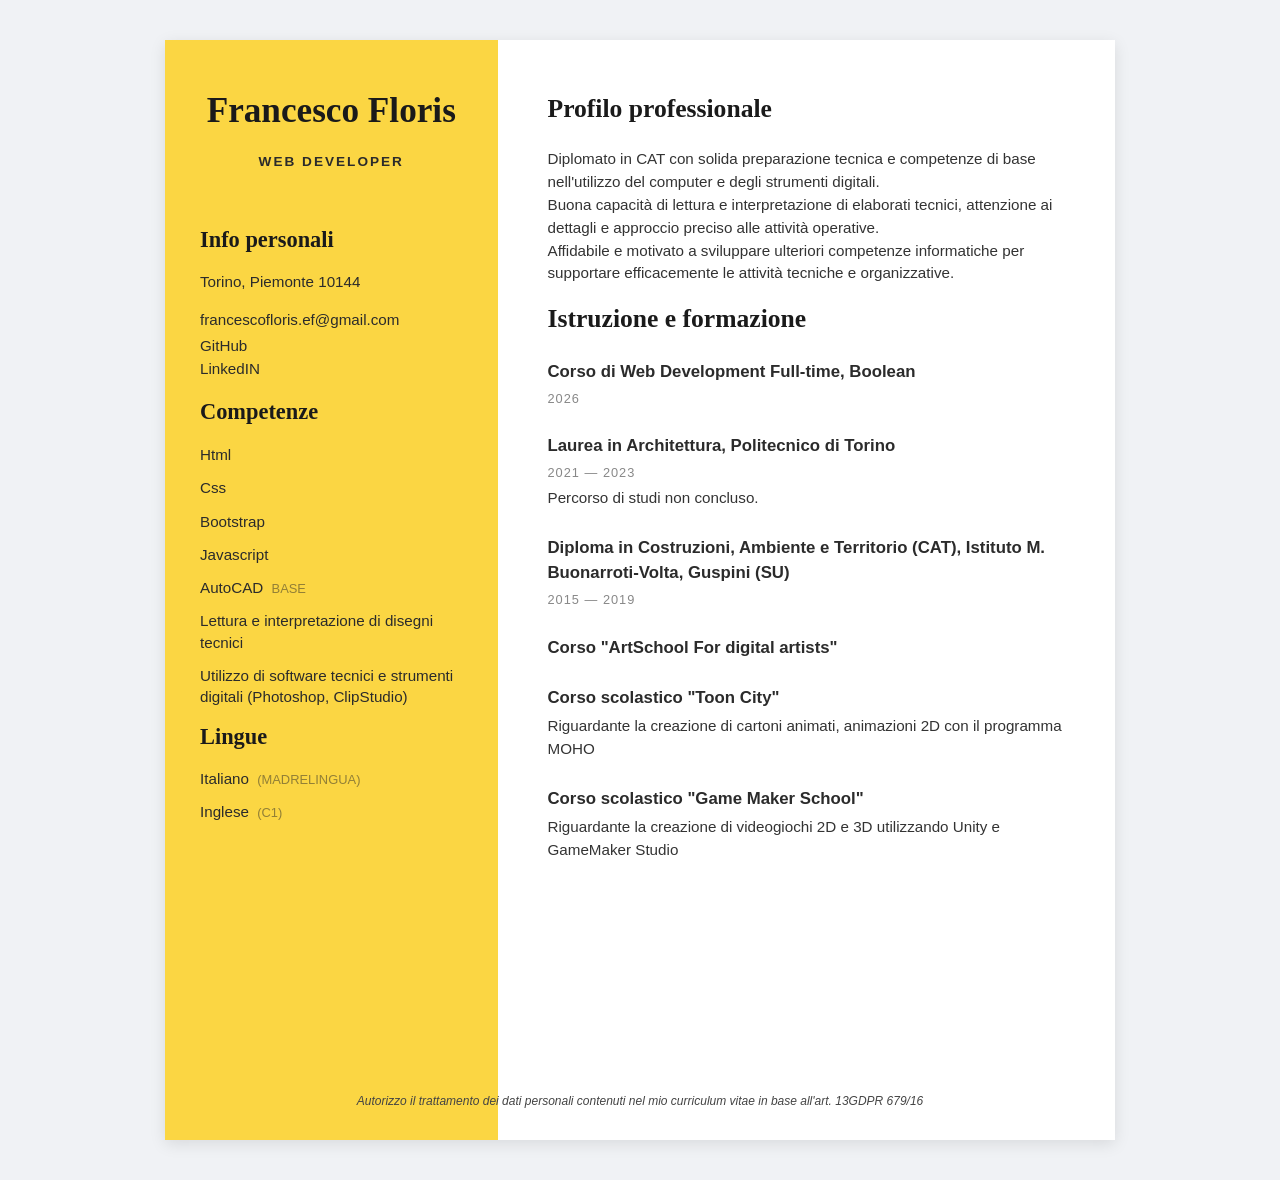
==== index.html @ 424e288f "scaffolding base" ====
<!DOCTYPE html>
<html lang="it">

<head>
    <meta charset="UTF-8">
    <meta name="viewport" content="width=device-width, initial-scale=1.0">
    <title>CV Francesco Floris</title>
    <link rel="stylesheet" href="style.css">
</head>

<body>

    <div class="resume-container">

        <!-- Colonna Sinistra -->
        <aside class="sidebar">
            <header>
                <h1>Francesco Floris</h1>
                <p class="job-title">WEB DEVELOPER</p>
            </header>

            <section>
                <h2>Info personali</h2>
                <div class="info-item">
                    <p>Torino, Piemonte 10144</p>
                </div>
                <div class="info-item">
                    <p>francescofloris.ef@gmail.com</p>
                    <a href="https://github.com/FrancescoEFloris" target="_blank">GitHub</a>
                    <br>
                    <a href="https://www.linkedin.com/in/francesco-floris-b363903aa/" target="_blank">LinkedIN</a>
                </div>
            </section>

            <section>
                <h2>Competenze</h2>
                <ul class="skills-list">
                    <li>Html</li>
                    <li>Css</li>
                    <li>Bootstrap</li>
                    <li>Javascript</li>
                    <li>AutoCAD <span>BASE</span></li>
                    <li>Lettura e interpretazione di disegni tecnici</li>
                    <li>Utilizzo di software tecnici e strumenti digitali (Photoshop, ClipStudio)</li>
                </ul>
            </section>

            <section>
                <h2>Lingue</h2>
                <ul class="languages-list">
                    <li>Italiano <span>(MADRELINGUA)</span></li>
                    <li>Inglese <span>(C1)</span></li>
                </ul>
            </section>
        </aside>

        <!-- Colonna di Destra (Bianca) -->
        <main class="content">
            <section>
                <h2 class="main-heading">Profilo professionale</h2>
                <p>
                    Diplomato in CAT con solida preparazione tecnica e competenze di base nell'utilizzo del computer e
                    degli strumenti digitali.
                    <br>
                    Buona capacità di lettura e interpretazione di elaborati tecnici, attenzione ai dettagli e approccio
                    preciso alle attività operative.
                    <br>
                    Affidabile e motivato a sviluppare ulteriori competenze informatiche per supportare efficacemente le
                    attività tecniche e organizzative.
                </p>
            </section>

            <section>
                <h2 class="main-heading">Istruzione e formazione</h2>

                <div class="education-item">
                    <h3>Corso di Web Development Full‑time, Boolean</h3>
                    <p class="date">2026</p>
                </div>

                <div class="education-item">
                    <h3>Laurea in Architettura, Politecnico di Torino</h3>
                    <p class="date">2021 — 2023</p>
                    <p>Percorso di studi non concluso.</p>
                </div>

                <div class="education-item">
                    <h3>Diploma in Costruzioni, Ambiente e Territorio (CAT), Istituto M. Buonarroti-Volta, Guspini (SU)
                    </h3>
                    <p class="date">2015 — 2019</p>
                </div>

                <div class="education-item">
                    <h3>Corso "ArtSchool For digital artists"</h3>
                </div>

                <div class="education-item">
                    <h3>Corso scolastico "Toon City"</h3>
                    <p>Riguardante la creazione di cartoni animati, animazioni 2D con il programma MOHO</p>
                </div>

                <div class="education-item">
                    <h3>Corso scolastico "Game Maker School"</h3>
                    <p>Riguardante la creazione di videogiochi 2D e 3D utilizzando Unity e GameMaker Studio</p>
                </div>
            </section>
        </main>
        <div class="privacy-clause">
            <p>
                Autorizzo il trattamento dei dati personali contenuti nel mio curriculum vitae in base all'art. 13GDPR
                679/16
        </div>

    </div>

</body>

</html>
---- style.css ----
* {
    box-sizing: border-box;
    margin: 0;
    padding: 0;
}

body {
    font-family: 'Segoe UI', Tahoma, Geneva, Verdana, sans-serif;
    background-color: #f0f2f5;
    color: #2b2b2b;
    line-height: 1.5;
    padding: 40px 20px;
}

/* Contenitore Principale */
.resume-container {
    display: flex;
    max-width: 950px;
    margin: 0 auto;
    background-color: #ffffff;
    box-shadow: 0 4px 15px rgba(0, 0, 0, 0.1);
    min-height: 1100px;
    position: relative;
}

/* Colonna Sinistra */
.sidebar {
    width: 35%;
    background-color: #fbd643;
    padding: 50px 35px 200px 35px;
}

header {
    text-align: center;
    margin-bottom: 50px;
}

header h1 {
    font-family: 'Georgia', 'Times New Roman', serif;
    font-size: 2.2rem;
    font-weight: 700;
    color: #1a1a1a;
    line-height: 1.2;
    margin-bottom: 20px;
}

.job-title {
    font-size: 0.85rem;
    font-weight: 600;
    letter-spacing: 2px;
    text-transform: uppercase;
}

.sidebar .section {
    margin-bottom: 40px;
}

.sidebar h2 {
    font-family: 'Georgia', 'Times New Roman', serif;
    font-size: 1.4rem;
    margin-bottom: 15px;
    color: #1a1a1a;
}

.info-item {
    margin-bottom: 15px;
    font-size: 0.95rem;
}

.info-item p {
    margin-bottom: 3px;
}

.info-item a {
    color: inherit;
    font-weight: 500;
    text-decoration: none;
}

.info-item a:hover {
    color: rgb(0, 148, 185);
}

.email-link {
    word-break: break-all;
}

/* Competenze e Lingue */
.skills-list,
.languages-list {
    list-style-type: none;
}

.skills-list li,
.languages-list li {
    font-size: 0.95rem;
    margin-bottom: 12px;
    line-height: 1.4;
}

.skills-list span,
.languages-list span {
    font-size: 0.85em;
    opacity: 50%;
    margin-left: 4px;
}

/* Colonna Destra */
.content {
    width: 65%;
    padding: 50px 50px 200px 50px;
    background-color: #ffffff;
}

.content .section {
    margin-bottom: 40px;
}

.main-heading {
    font-family: 'Georgia', 'Times New Roman', serif;
    font-size: 1.6rem;
    color: #1a1a1a;
    margin-bottom: 20px;
}

.content p {
    font-size: 0.95rem;
    margin-bottom: 15px;
    color: #333;
}

/* Istruzione e Formazione */
.education-item {
    margin-bottom: 25px;
}

.education-item h3 {
    font-size: 1.05rem;
    font-weight: 700;
    margin-bottom: 5px;
    color: #2b2b2b;
}

.education-item .date {
    font-size: 0.8rem;
    color: #888;
    margin-bottom: 5px;
    letter-spacing: 1px;
}

.education-item p {
    margin-bottom: 0;
}
/* Privacy */
.privacy-clause {
    position: absolute;
    bottom: 30px;
    left: 50%;
    transform: translateX(-50%);
    width: 90%;
    max-width: 800px;
    text-align: center;
    z-index: 10;
}

.privacy-clause p {
    font-size: 0.75rem;
    color: #444;
    font-style: italic;
    line-height: 1.5;
    margin: 0;
}

/* Responsive */
@media (max-width: 768px) {
    .resume-container {
        flex-direction: column;
    }

    .sidebar,
    .content {
        width: 100%;
        padding: 40px 20px;
    }
    
    .privacy-clause {
        position: relative;
        bottom: auto;
        left: auto;
        transform: none;
        margin: 20px auto 30px auto;
    }
}
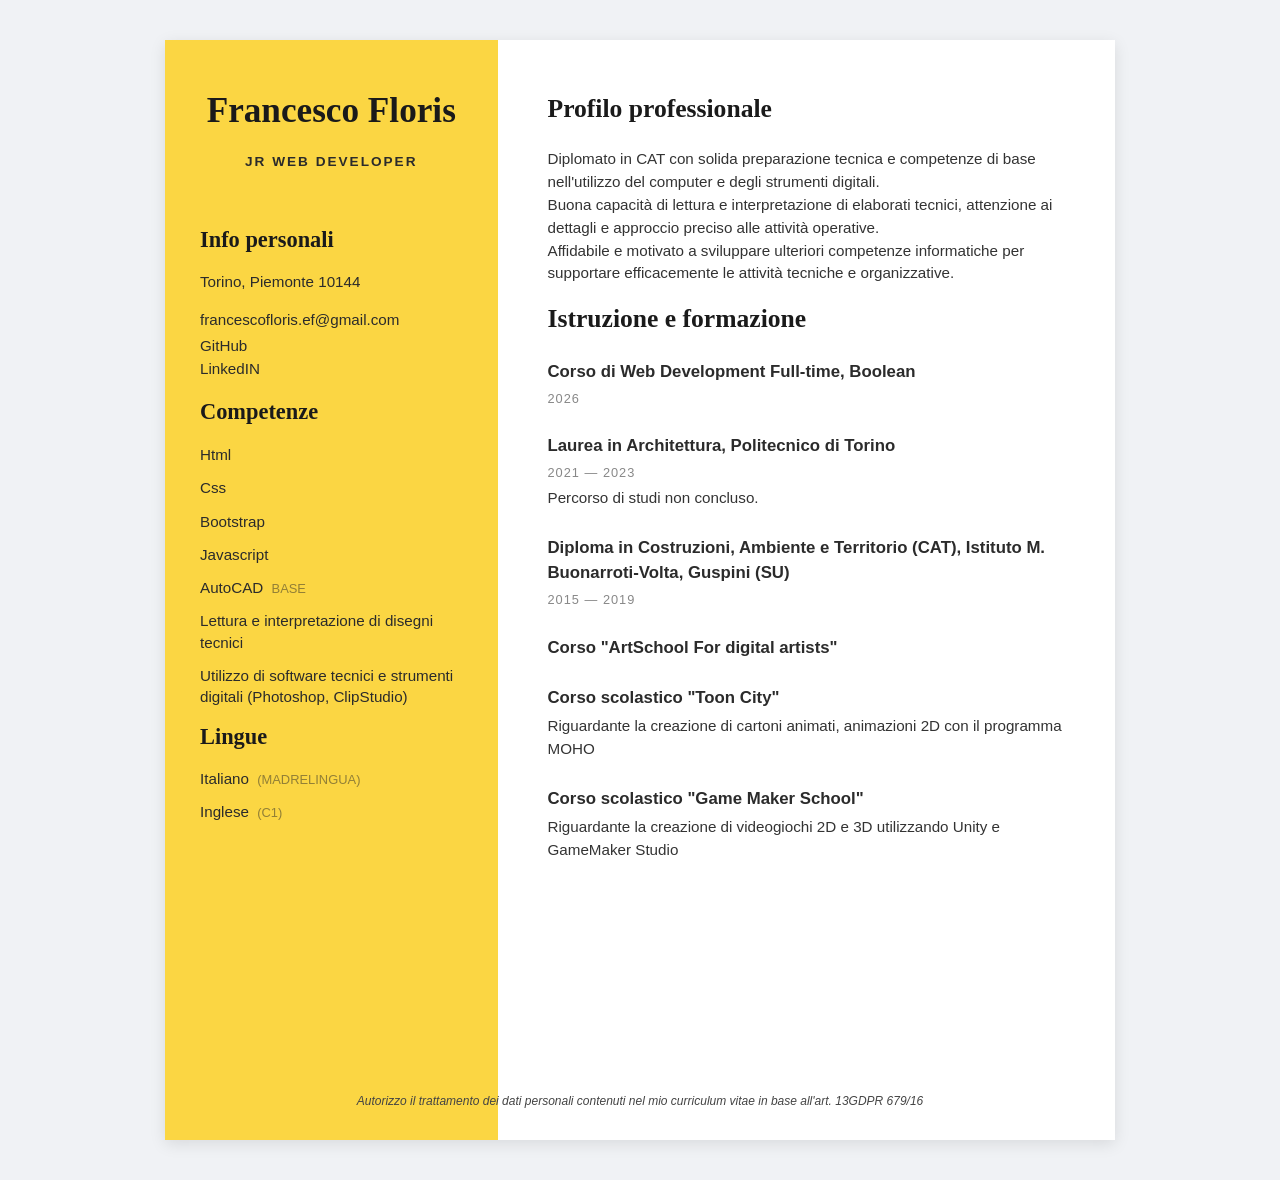
==== commit 6e35b6f8: "add" ====
--- a/index.html
+++ b/index.html
@@ -16,7 +16,7 @@
         <aside class="sidebar">
             <header>
                 <h1>Francesco Floris</h1>
-                <p class="job-title">WEB DEVELOPER</p>
+                <p class="job-title">JR WEB DEVELOPER</p>
             </header>
 
             <section>
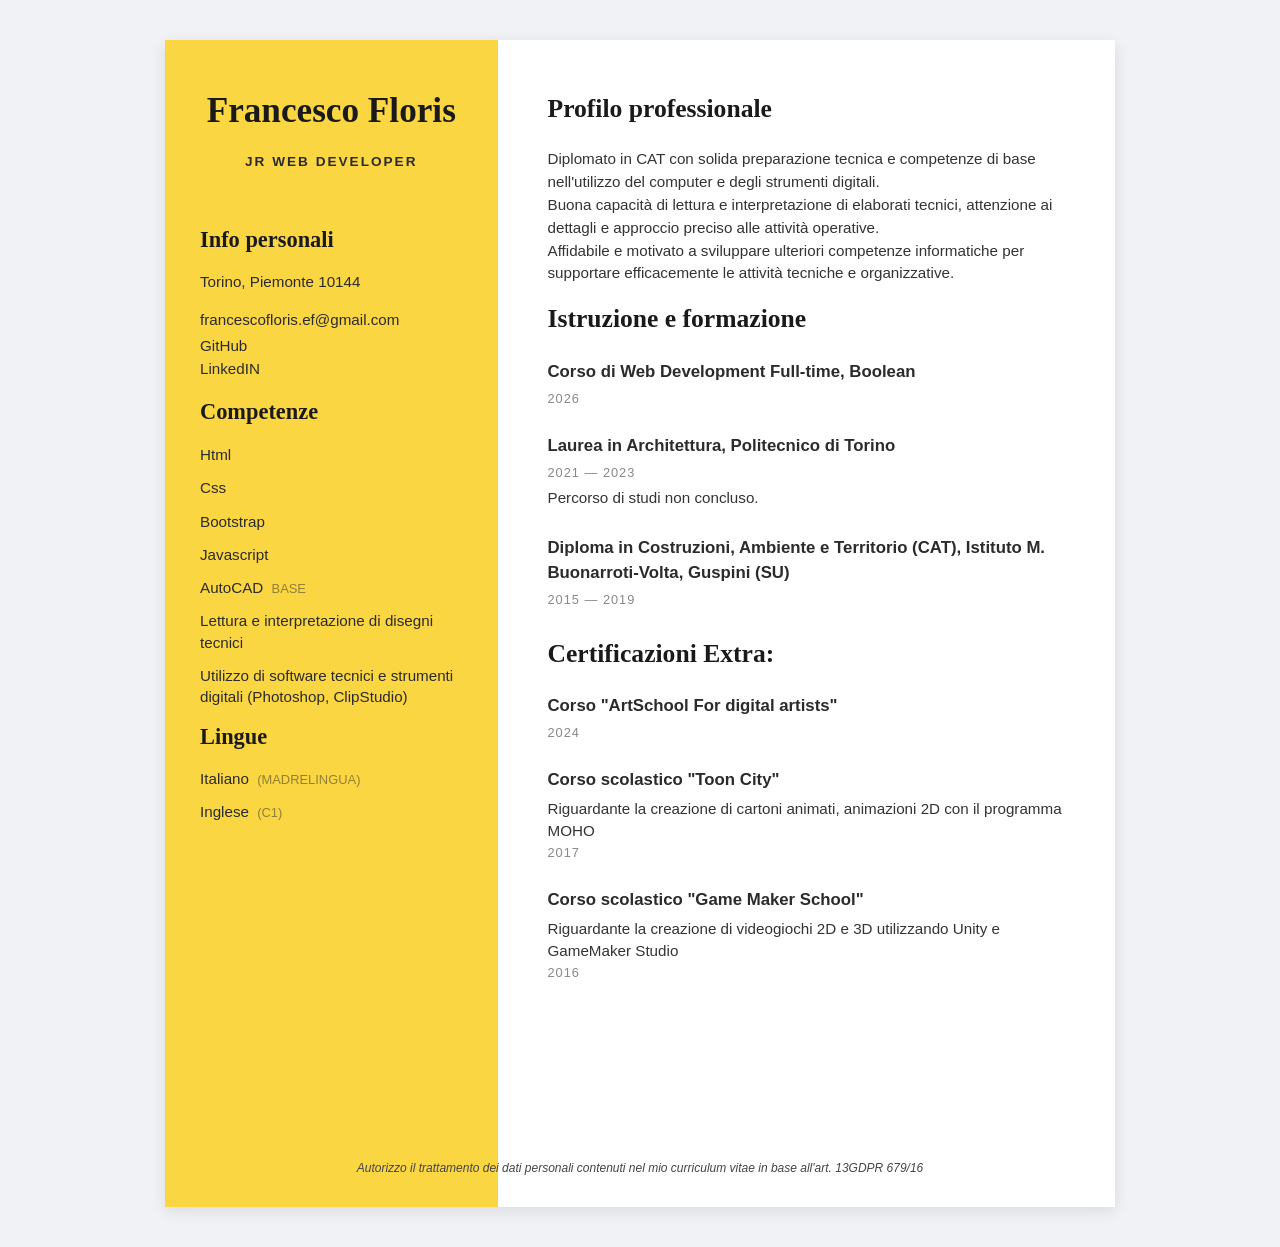
==== commit 1b361621: "fix certificazioni" ====
--- a/index.html
+++ b/index.html
@@ -89,19 +89,24 @@
                     </h3>
                     <p class="date">2015 — 2019</p>
                 </div>
-
+            </section>
+            <section>
+                <h2 class="main-heading">Certificazioni Extra:</h2>
                 <div class="education-item">
                     <h3>Corso "ArtSchool For digital artists"</h3>
+                    <p class="date">2024</p>
                 </div>
 
                 <div class="education-item">
                     <h3>Corso scolastico "Toon City"</h3>
                     <p>Riguardante la creazione di cartoni animati, animazioni 2D con il programma MOHO</p>
+                    <p class="date">2017</p>
                 </div>
 
                 <div class="education-item">
                     <h3>Corso scolastico "Game Maker School"</h3>
                     <p>Riguardante la creazione di videogiochi 2D e 3D utilizzando Unity e GameMaker Studio</p>
+                    <p class="date">2016</p>
                 </div>
             </section>
         </main>
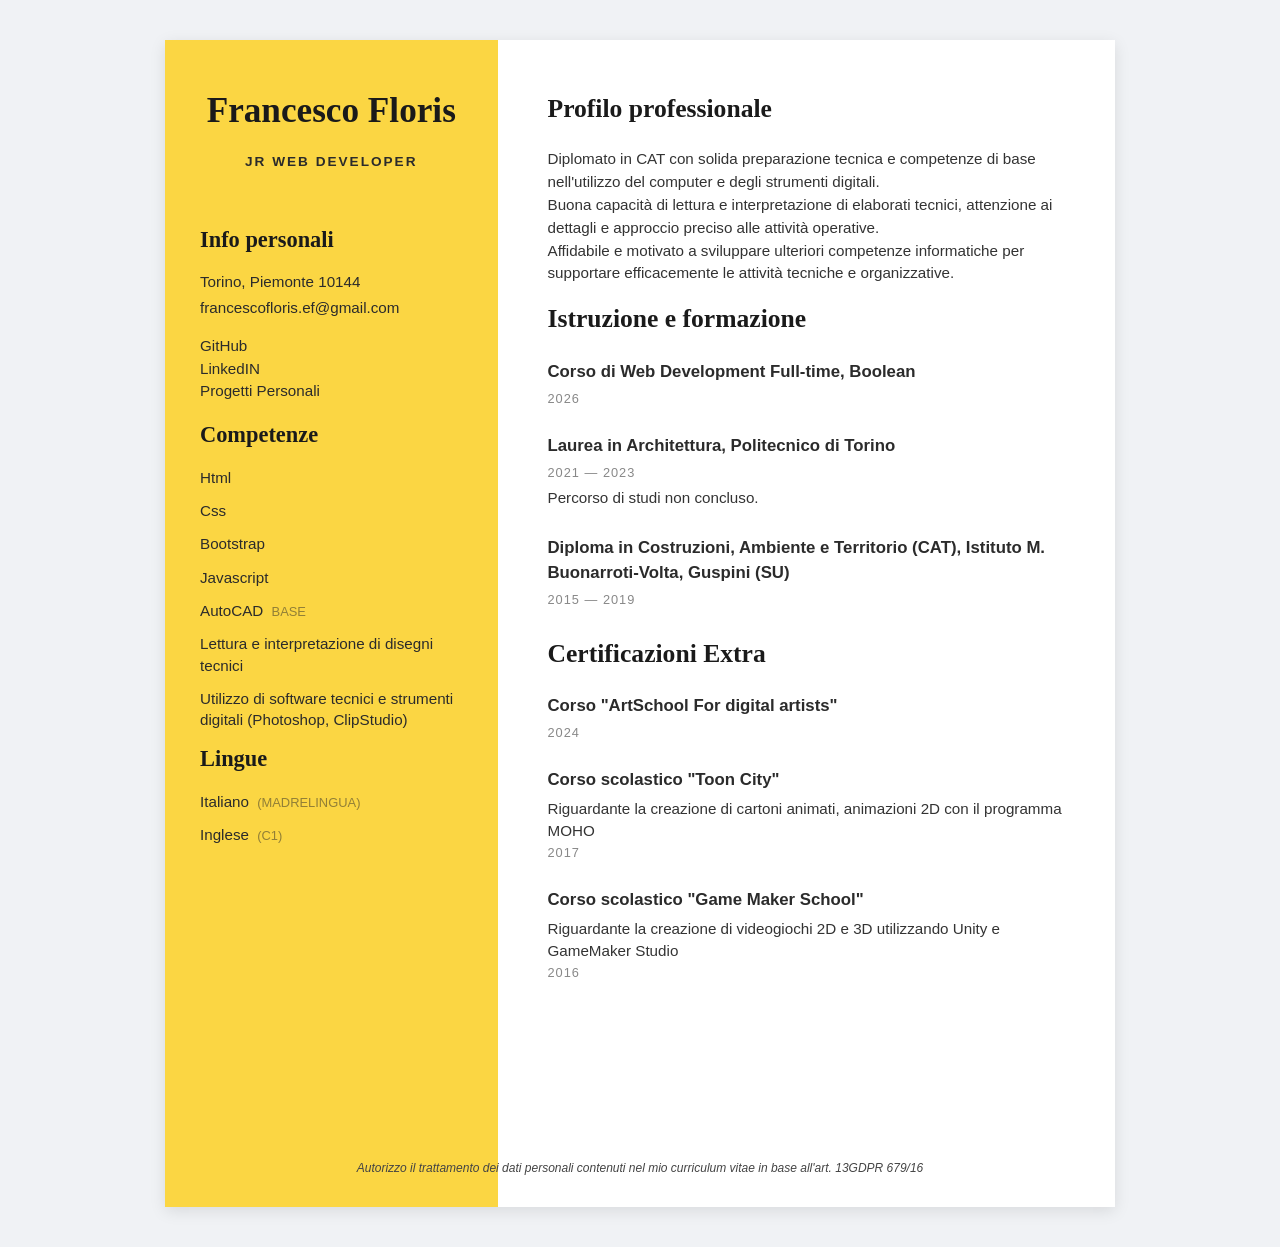
==== commit 7736970d: "fix" ====
--- a/index.html
+++ b/index.html
@@ -23,12 +23,14 @@
                 <h2>Info personali</h2>
                 <div class="info-item">
                     <p>Torino, Piemonte 10144</p>
+                    <p>francescofloris.ef@gmail.com</p>
                 </div>
                 <div class="info-item">
-                    <p>francescofloris.ef@gmail.com</p>
                     <a href="https://github.com/FrancescoEFloris" target="_blank">GitHub</a>
                     <br>
                     <a href="https://www.linkedin.com/in/francesco-floris-b363903aa/" target="_blank">LinkedIN</a>
+                    <br>
+                    <a href="" target="_blank">Progetti Personali</a>
                 </div>
             </section>
 
@@ -91,7 +93,7 @@
                 </div>
             </section>
             <section>
-                <h2 class="main-heading">Certificazioni Extra:</h2>
+                <h2 class="main-heading">Certificazioni Extra</h2>
                 <div class="education-item">
                     <h3>Corso "ArtSchool For digital artists"</h3>
                     <p class="date">2024</p>
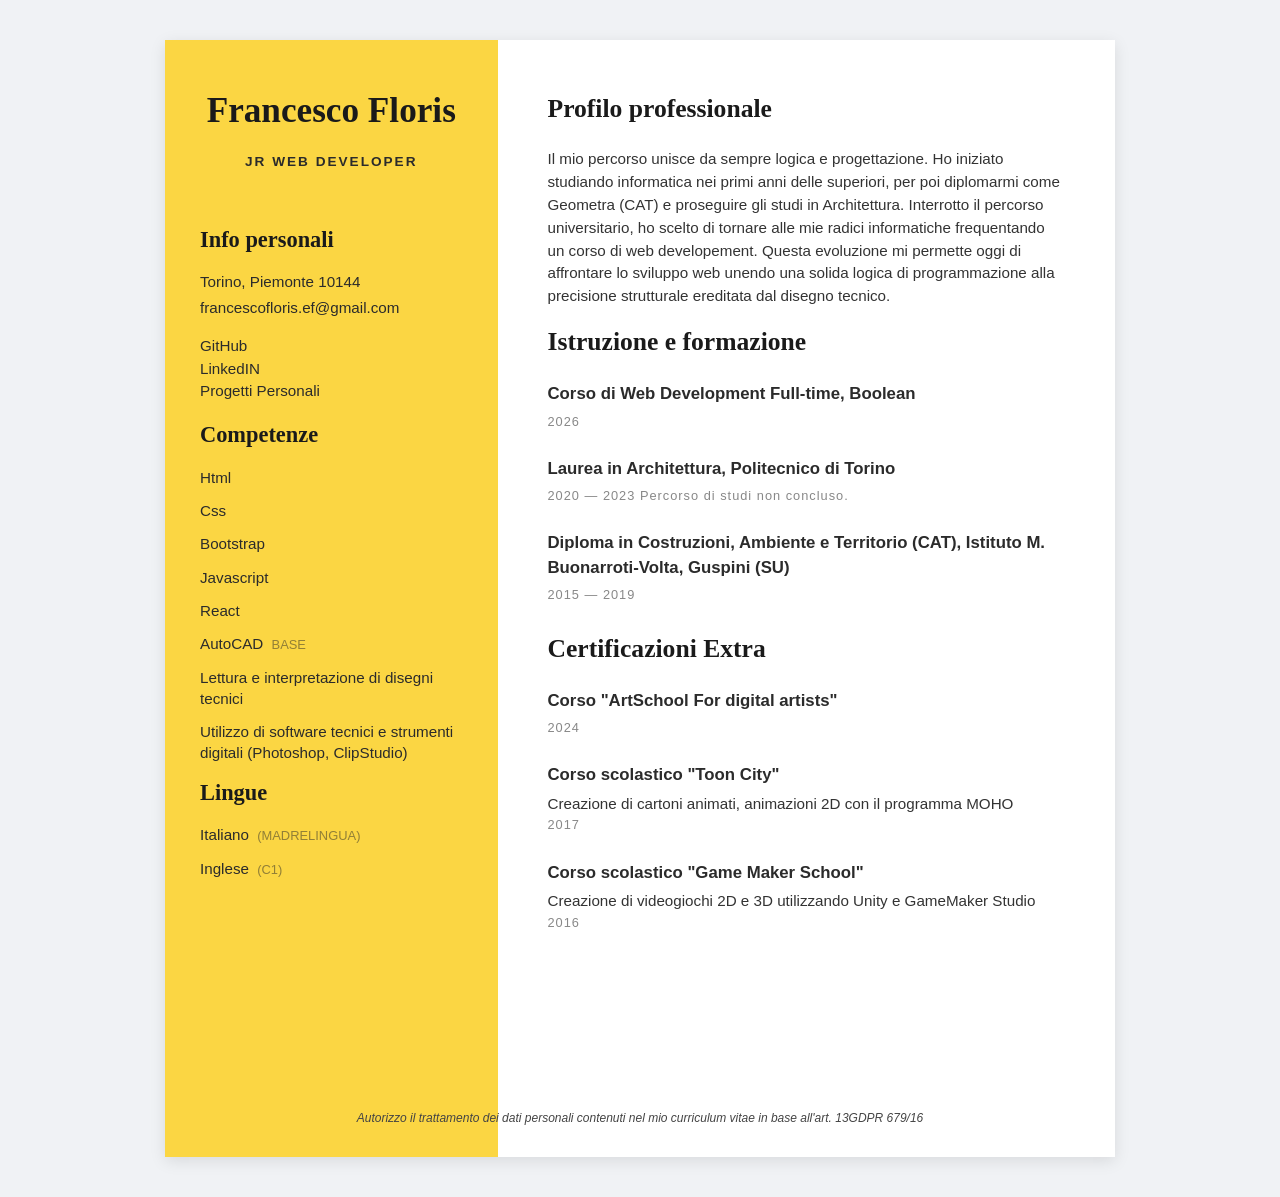
==== commit afafc2e6: "add CV and update profile description in index.html" ====
--- a/index.html
+++ b/index.html
@@ -41,6 +41,7 @@
                     <li>Css</li>
                     <li>Bootstrap</li>
                     <li>Javascript</li>
+                    <li>React</li>
                     <li>AutoCAD <span>BASE</span></li>
                     <li>Lettura e interpretazione di disegni tecnici</li>
                     <li>Utilizzo di software tecnici e strumenti digitali (Photoshop, ClipStudio)</li>
@@ -61,14 +62,13 @@
             <section>
                 <h2 class="main-heading">Profilo professionale</h2>
                 <p>
-                    Diplomato in CAT con solida preparazione tecnica e competenze di base nell'utilizzo del computer e
-                    degli strumenti digitali.
-                    <br>
-                    Buona capacità di lettura e interpretazione di elaborati tecnici, attenzione ai dettagli e approccio
-                    preciso alle attività operative.
-                    <br>
-                    Affidabile e motivato a sviluppare ulteriori competenze informatiche per supportare efficacemente le
-                    attività tecniche e organizzative.
+                    Il mio percorso unisce da sempre logica e progettazione.
+                    Ho iniziato studiando informatica nei primi anni delle superiori, per poi diplomarmi come Geometra (CAT) 
+                    e proseguire gli studi in Architettura. 
+                    Interrotto il percorso universitario, ho scelto di tornare alle mie radici informatiche 
+                    frequentando un corso di web developement.
+                    Questa evoluzione mi permette oggi di affrontare lo sviluppo web unendo una solida logica di 
+                    programmazione alla precisione strutturale ereditata dal disegno tecnico.
                 </p>
             </section>
 
@@ -82,8 +82,8 @@
 
                 <div class="education-item">
                     <h3>Laurea in Architettura, Politecnico di Torino</h3>
-                    <p class="date">2021 — 2023</p>
-                    <p>Percorso di studi non concluso.</p>
+                    <p class="date">2020 — 2023 Percorso di studi non concluso.</p>
+                    
                 </div>
 
                 <div class="education-item">
@@ -101,13 +101,13 @@
 
                 <div class="education-item">
                     <h3>Corso scolastico "Toon City"</h3>
-                    <p>Riguardante la creazione di cartoni animati, animazioni 2D con il programma MOHO</p>
+                    <p>Creazione di cartoni animati, animazioni 2D con il programma MOHO</p>
                     <p class="date">2017</p>
                 </div>
 
                 <div class="education-item">
                     <h3>Corso scolastico "Game Maker School"</h3>
-                    <p>Riguardante la creazione di videogiochi 2D e 3D utilizzando Unity e GameMaker Studio</p>
+                    <p>Creazione di videogiochi 2D e 3D utilizzando Unity e GameMaker Studio</p>
                     <p class="date">2016</p>
                 </div>
             </section>
